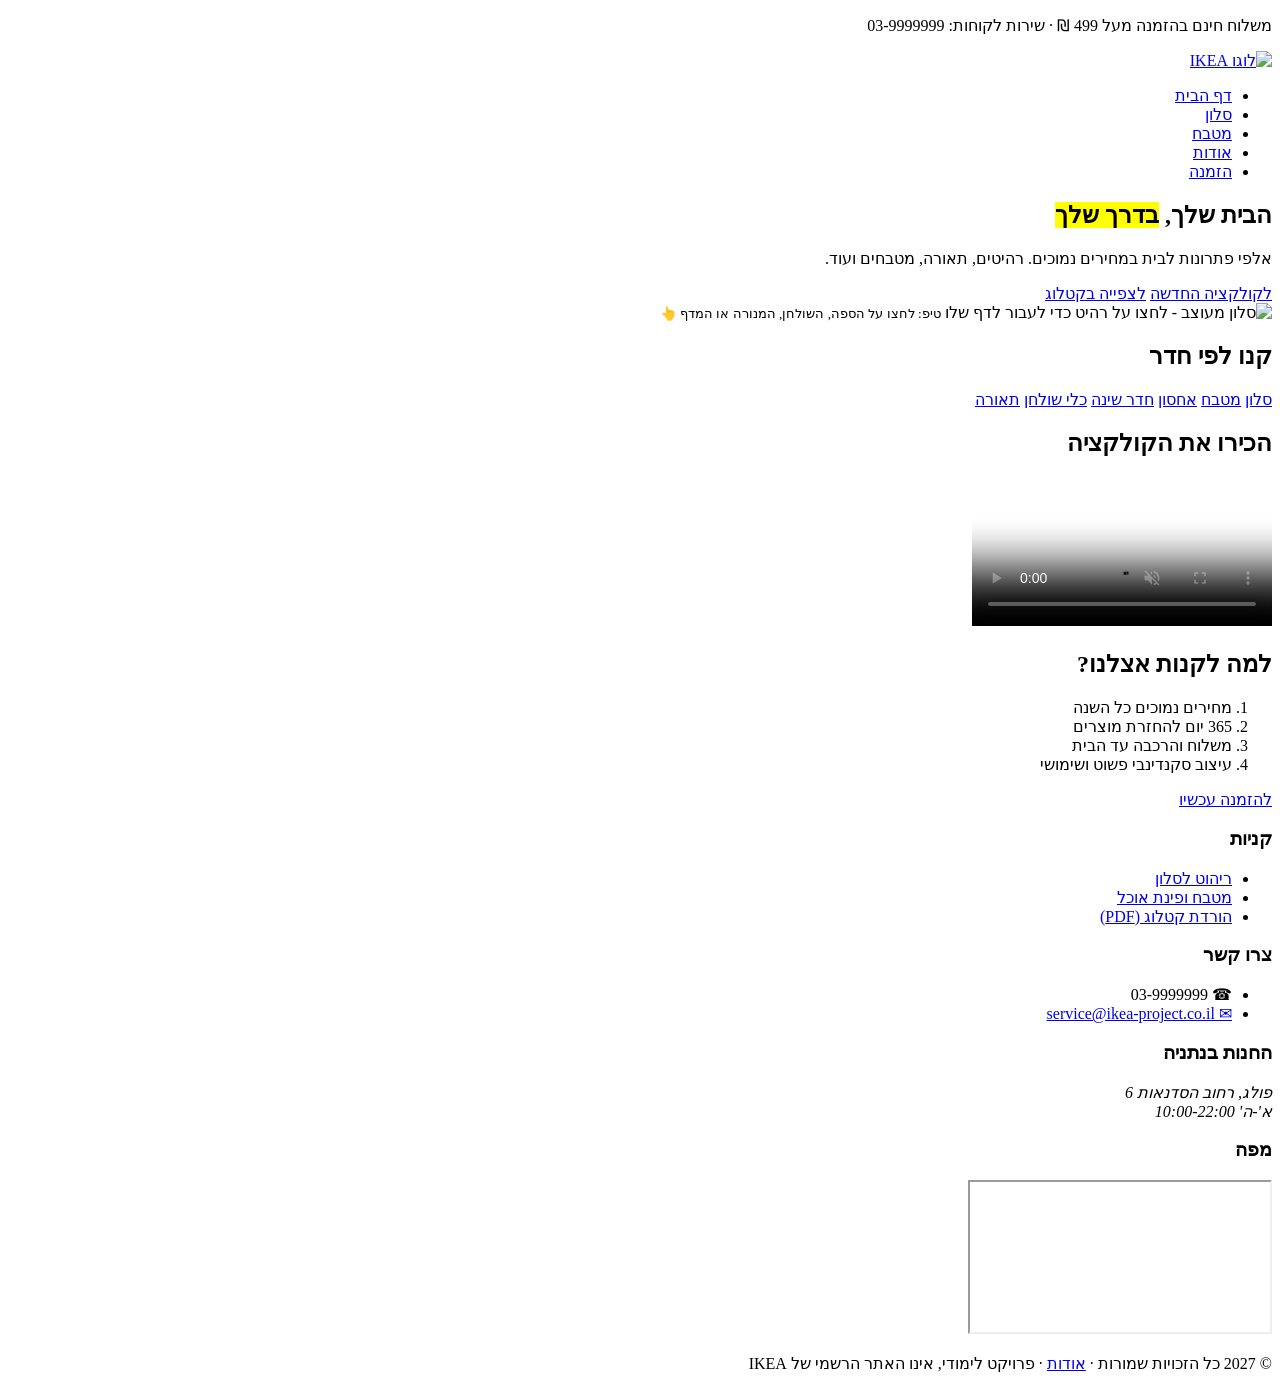
==== index.html @ 076239b0 "Add files via upload" ====
<!DOCTYPE html>
<html lang="he" dir="rtl">
<head>
  <meta charset="UTF-8">
  <meta name="viewport" content="width=device-width, initial-scale=1.0">
  <meta name="description" content="איקאה - רהיטים ועיצוב לבית (פרויקט לימודי HTML+CSS)">
  <title>דף הבית | IKEA</title>
  <link rel="icon" href="favicon.ico">
  <link rel="stylesheet" href="css/style.css">
  <link rel="stylesheet" href="css/home.css">
</head>
<body>
  <header>
    <p class="top-bar">משלוח חינם בהזמנה מעל 499 ₪ · שירות לקוחות: 03-9999999</a></p>
    <div class="header-inner">
      <a class="logo" href="index.html" title="לדף הבית">
        <img src="files/images/logo.svg" alt="לוגו IKEA">
      </a>
      <nav class="main-nav" aria-label="ניווט ראשי">
        <ul>
          <li><a href="index.html" aria-current="page">דף הבית</a></li>
          <li><a href="pages/living-room.html">סלון</a></li>
          <li><a href="pages/kitchen.html">מטבח</a></li>
          <li><a href="pages/about.html">אודות</a></li>
          <li><a href="pages/order.html" class="cart-link">הזמנה</a></li>
        </ul>
      </nav>
    </div>
  </header>

  <div class="page">
    <main>
      <section class="hero">
        <div class="hero-text">
          <h1>הבית שלך, <mark>בדרך שלך</mark></h1>
          <p>אלפי פתרונות לבית במחירים נמוכים. רהיטים, תאורה, מטבחים ועוד.</p>
          <a class="btn" href="pages/living-room.html">לקולקציה החדשה</a>
          <a class="btn secondary" href="files/docs/catalog-2027.pdf" target="_blank">לצפייה בקטלוג</a>
        </div>
        <div class="hero-img">
          <img src="files/images/room.svg" alt="סלון מעוצב - לחצו על רהיט כדי לעבור לדף שלו" usemap="#roommap" width="640" height="360">
          <map name="roommap">
            <area shape="rect" coords="32,192,264,320" href="pages/living-room.html#sofas" alt="ספות">
            <area shape="rect" coords="320,200,496,280" href="pages/living-room.html#tables" alt="שולחנות">
            <area shape="rect" coords="520,150,590,290" href="pages/living-room.html#lighting" alt="תאורה">
            <area shape="rect" coords="312,32,408,160" href="pages/living-room.html#storage" alt="אחסון">
          </map>
          <small>טיפ: לחצו על הספה, השולחן, המנורה או המדף 👆</small>
        </div>
      </section>

      <section class="categories">
        <h2>קנו לפי חדר</h2>
        <div class="cat-grid">
          <a class="cat" href="pages/living-room.html"><img src="files/images/sofa.svg" alt=""><span>סלון</span></a>
          <a class="cat" href="pages/kitchen.html"><img src="files/images/cabinet.svg" alt=""><span>מטבח</span></a>
          <a class="cat" href="pages/living-room.html#storage"><img src="files/images/shelf.svg" alt=""><span>אחסון</span></a>
          <a class="cat" href="pages/living-room.html#bedroom"><img src="files/images/bed.svg" alt=""><span>חדר שינה</span></a>
          <a class="cat" href="pages/kitchen.html#tableware"><img src="files/images/mugs.svg" alt=""><span>כלי שולחן</span></a>
          <a class="cat" href="pages/living-room.html#lighting"><img src="files/images/lamp.svg" alt=""><span>תאורה</span></a>
        </div>
      </section>

      <section class="promo">
        <article class="video-box">
          <h2>הכירו את הקולקציה</h2>
          <video controls muted loop poster="files/images/video-poster.png">
            <source src="files/media/ikea-intro.mp4" type="video/mp4">
            הדפדפן שלך אינו תומך בווידאו.
          </video>
        </article>
        <article class="why">
          <h2>למה לקנות אצלנו?</h2>
          <ol>
            <li>מחירים נמוכים כל השנה</li>
            <li>365 יום להחזרת מוצרים</li>
            <li>משלוח והרכבה עד הבית</li>
            <li>עיצוב סקנדינבי פשוט ושימושי</li>
          </ol>
          <a class="btn" href="pages/order.html">להזמנה עכשיו</a>
        </article>
      </section>
    </main>
  </div>

  <footer>
    <div class="footer-cols">
      <section>
        <h3>קניות</h3>
        <ul>
          <li><a href="pages/living-room.html">ריהוט לסלון</a></li>
          <li><a href="pages/kitchen.html">מטבח ופינת אוכל</a></li>
          <li><a href="files/docs/catalog-2027.pdf" download>הורדת קטלוג (PDF)</a></li>
        </ul>
      </section>
      <section>
        <h3>צרו קשר</h3>
        <ul>
          <li>☎ 03-9999999</a></li>
          <li><a href="mailto:service@ikea-project.co.il?subject=פנייה מהאתר">✉ service@ikea-project.co.il</a></li>
        </ul>
      </section>
      <section>
        <h3>החנות בנתניה</h3>
        <address>פולג, רחוב הסדנאות 6<br>א'-ה' 10:00-22:00</address>
      </section>
      <section>
        <h3>מפה</h3>
        <iframe title="מפת החנות" loading="lazy"
          src="https://www.openstreetmap.org/export/embed.html?bbox=34.86%2C32.27%2C34.88%2C32.29&amp;layer=mapnik"></iframe>
      </section>
    </div>
    <p class="copyright">© 2027 כל הזכויות שמורות · <a href="pages/about.html">אודות</a> · פרויקט לימודי, אינו האתר הרשמי של IKEA</p>
  </footer>
</body>
</html>
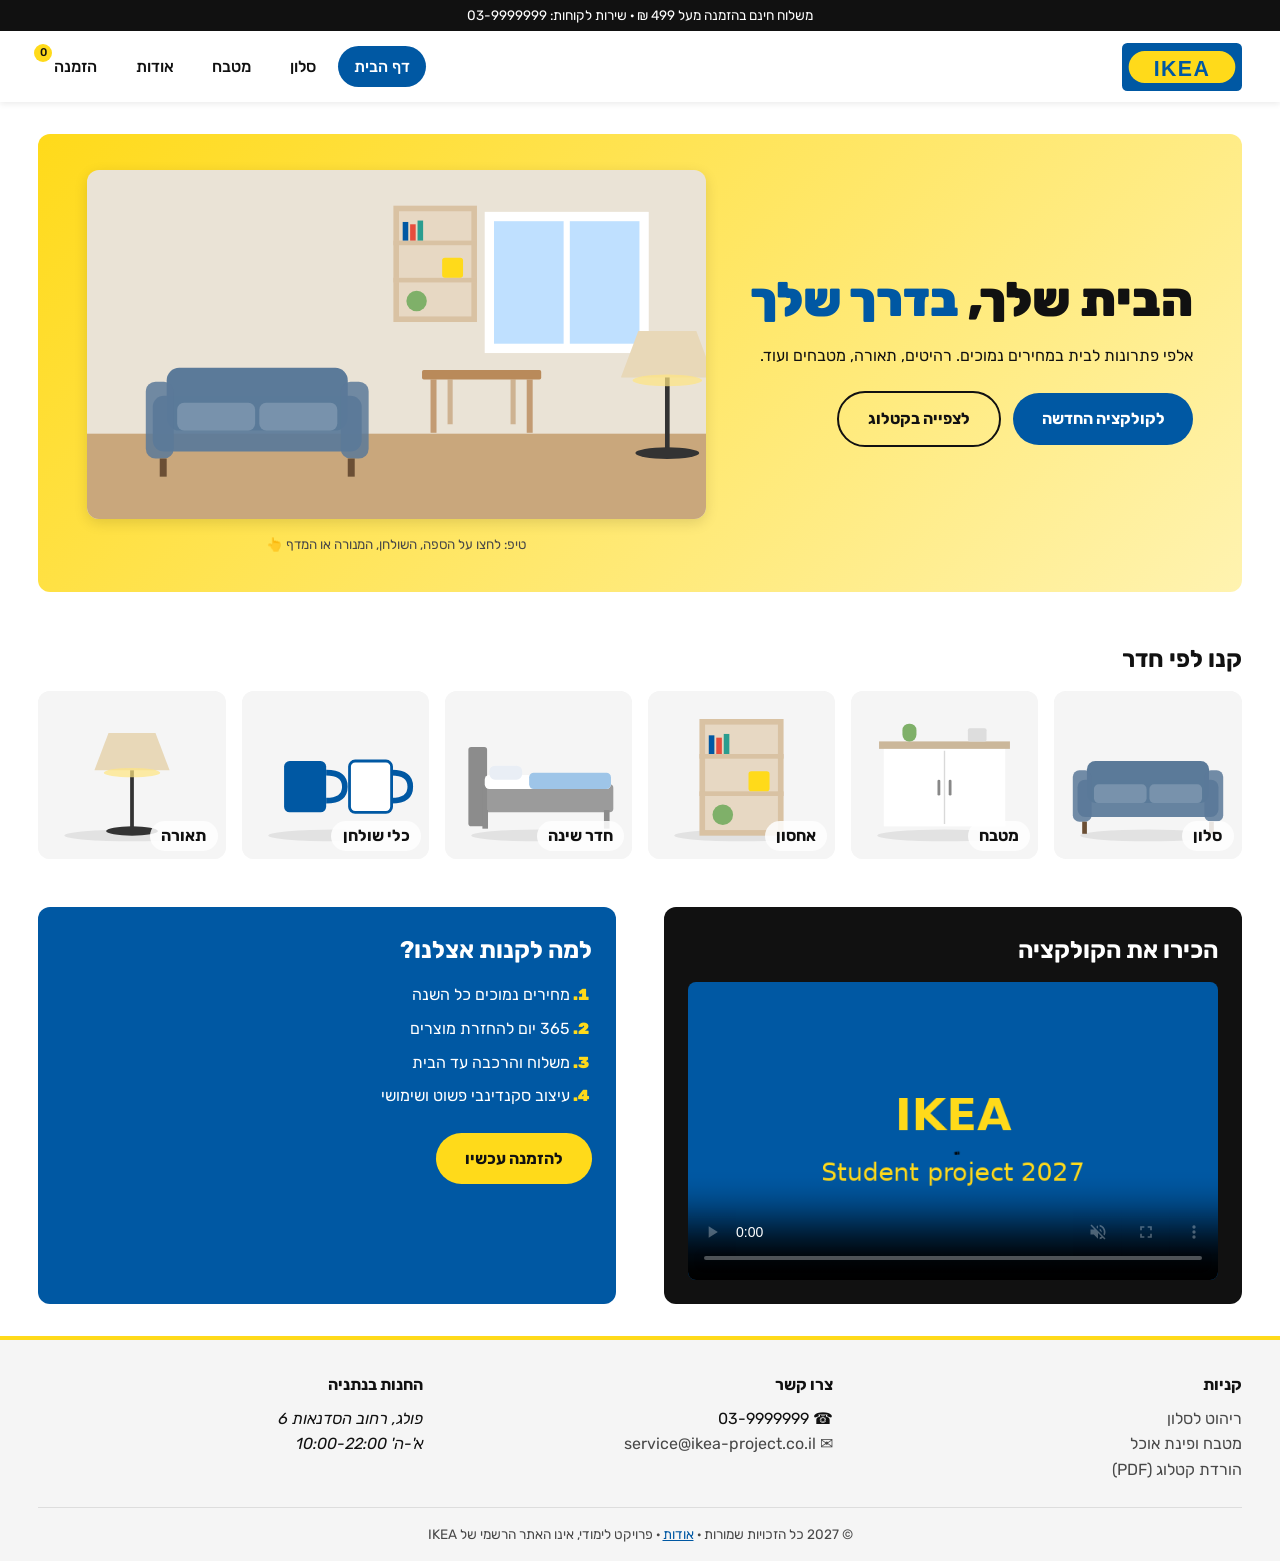
==== commit fe139f0c: "Add files via upload" ====
--- a/index.html
+++ b/index.html
@@ -104,11 +104,6 @@
         <h3>החנות בנתניה</h3>
         <address>פולג, רחוב הסדנאות 6<br>א'-ה' 10:00-22:00</address>
       </section>
-      <section>
-        <h3>מפה</h3>
-        <iframe title="מפת החנות" loading="lazy"
-          src="https://www.openstreetmap.org/export/embed.html?bbox=34.86%2C32.27%2C34.88%2C32.29&amp;layer=mapnik"></iframe>
-      </section>
     </div>
     <p class="copyright">© 2027 כל הזכויות שמורות · <a href="pages/about.html">אודות</a> · פרויקט לימודי, אינו האתר הרשמי של IKEA</p>
   </footer>
--- a/css/style.css
+++ b/css/style.css
@@ -0,0 +1,337 @@
+/* =========================================================
+   style.css - עיצוב משותף לכל דפי האתר
+   ========================================================= */
+@import url('https://fonts.googleapis.com/css2?family=Rubik:wght@400;500;700;900&display=swap');
+
+/* --- משתני CSS (נושא ללמידה עצמית) --- */
+:root {
+  --blue: #0058a3;
+  --blue-dark: #004f93;
+  --yellow: #ffda1a;
+  --text: #111111;
+  --muted: #484848;
+  --bg: #ffffff;
+  --bg-soft: #f5f5f5;
+  --radius: 12px;
+  --shadow: 0 4px 14px rgba(0, 0, 0, 0.12);
+  --gap: 2%;
+}
+
+* {
+  box-sizing: border-box;
+  margin: 0;
+  padding: 0;
+}
+
+html {
+  scroll-behavior: smooth;
+}
+
+body {
+  font-family: 'Rubik', Arial, sans-serif;
+  color: var(--text);
+  background-color: var(--bg);
+  line-height: 1.6;
+  display: flex;               /* פריסת הדף: עמודה - header / תוכן / footer */
+  flex-direction: column;
+  min-height: 100vh;
+}
+
+a {
+  color: var(--blue);
+}
+
+img,
+video {
+  max-width: 100%;
+}
+
+/* ---------- כותרת ראשית ---------- */
+body > header {
+  position: sticky;             /* הכותרת נשארת למעלה בגלילה */
+  top: 0;
+  z-index: 10;
+  background-color: var(--bg);
+  box-shadow: 0 2px 6px rgba(0, 0, 0, 0.08);
+}
+
+.top-bar {
+  background-color: var(--text);
+  color: #fff;
+  text-align: center;
+  font-size: 0.85rem;
+  padding: 0.3rem 2%;
+}
+
+.top-bar a {
+  color: var(--yellow);
+}
+
+.header-inner {
+  display: flex;
+  justify-content: space-between;
+  align-items: center;
+  flex-wrap: wrap;
+  gap: 1rem;
+  width: 94%;
+  margin: 0 auto;
+  padding: 0.7rem 0;
+}
+
+.logo img {
+  width: 120px;
+  display: block;
+  transition: transform 0.3s ease;
+}
+
+.logo:hover img {
+  transform: scale(1.06) rotate(-2deg);
+}
+
+/* ---------- תפריט ניווט ---------- */
+.main-nav ul {
+  list-style: none;
+  display: flex;
+  flex-wrap: wrap;
+  gap: 0.4rem;
+}
+
+.main-nav a {
+  display: inline-block;
+  text-decoration: none;
+  color: var(--text);
+  font-weight: 500;
+  padding: 0.5rem 1rem;
+  border-radius: 999px;
+  transition: background-color 0.25s, color 0.25s;
+}
+
+.main-nav a:hover,
+.main-nav a:focus-visible {
+  background-color: var(--bg-soft);
+}
+
+/* הקישור לדף הנוכחי - סלקטור מאפיין */
+.main-nav a[aria-current="page"] {
+  background-color: var(--blue);
+  color: #fff;
+}
+
+.cart-link {
+  position: relative;
+}
+
+.cart-link::after {           /* פסאודו-אלמנט: עיגול "באדג'" */
+  content: "0";
+  position: absolute;
+  top: -2px;
+  left: -4px;
+  width: 18px;
+  height: 18px;
+  font-size: 0.7rem;
+  line-height: 18px;
+  text-align: center;
+  border-radius: 50%;
+  background-color: var(--yellow);
+  color: var(--text);
+}
+
+/* ---------- אזור התוכן ---------- */
+.page {
+  flex: 1;                      /* דוחף את ה-footer לתחתית */
+  display: flex;
+  gap: var(--gap);
+  width: 94%;
+  margin: 2rem auto;
+}
+
+.page > main {
+  flex: 1 1 75%;
+}
+
+.page > aside {
+  flex: 0 0 22%;
+  align-self: flex-start;
+  position: sticky;
+  top: 140px;
+  background-color: var(--bg-soft);
+  border-radius: var(--radius);
+  padding: 1.2rem;
+}
+
+aside h2 {
+  font-size: 1.1rem;
+  margin-bottom: 0.6rem;
+}
+
+aside ul {
+  list-style: none;
+}
+
+aside li + li {               /* סלקטור "אח צמוד" */
+  border-top: 1px solid #ddd;
+}
+
+aside a {
+  display: block;
+  padding: 0.45rem 0;
+  text-decoration: none;
+  color: var(--muted);
+}
+
+aside a:hover {
+  color: var(--blue);
+  padding-right: 6px;
+  transition: padding 0.2s;
+}
+
+h1 {
+  font-size: 2.2rem;
+  font-weight: 900;
+  margin-bottom: 1rem;
+}
+
+h2 {
+  font-size: 1.5rem;
+  margin-bottom: 0.8rem;
+}
+
+main p {
+  margin-bottom: 1rem;
+}
+
+/* ---------- כפתורים ---------- */
+.btn {
+  display: inline-block;
+  border: none;
+  cursor: pointer;
+  text-decoration: none;
+  font: inherit;
+  font-weight: 700;
+  padding: 0.8rem 1.8rem;
+  border-radius: 999px;
+  background-color: var(--blue);
+  color: #fff;
+  transition: background-color 0.25s, transform 0.2s;
+}
+
+.btn:hover {
+  background-color: var(--blue-dark);
+  transform: translateY(-2px);
+}
+
+.btn.secondary {
+  background-color: transparent;
+  color: var(--text);
+  border: 2px solid var(--text);
+}
+
+/* ---------- אנימציה משותפת ---------- */
+@keyframes fade-up {
+  from {
+    opacity: 0;
+    transform: translateY(25px);
+  }
+  to {
+    opacity: 1;
+    transform: translateY(0);
+  }
+}
+
+main > * {
+  animation: fade-up 0.7s ease both;
+}
+
+main > *:nth-child(2) { animation-delay: 0.1s; }
+main > *:nth-child(3) { animation-delay: 0.2s; }
+
+/* ---------- כותרת תחתונה ---------- */
+body > footer {
+  background-color: var(--bg-soft);
+  border-top: 4px solid var(--yellow);
+  padding: 2rem 3% 1rem;
+}
+
+.footer-cols {
+  display: flex;
+  flex-wrap: wrap;
+  justify-content: space-between;
+  gap: 1.5rem;
+}
+
+.footer-cols > section {
+  flex: 1 1 22%;
+}
+
+.footer-cols h3 {
+  font-size: 1rem;
+  margin-bottom: 0.5rem;
+}
+
+.footer-cols ul {
+  list-style: none;
+}
+
+.footer-cols a {
+  color: var(--muted);
+  text-decoration: none;
+}
+
+.footer-cols a:hover {
+  text-decoration: underline;
+}
+
+.footer-cols iframe {
+  width: 100%;
+  height: 140px;
+  border: 0;
+  border-radius: var(--radius);
+}
+
+.copyright {
+  text-align: center;
+  font-size: 0.85rem;
+  color: var(--muted);
+  margin-top: 1.5rem;
+  border-top: 1px solid #ddd;
+  padding-top: 1rem;
+}
+
+/* ---------- רספונסיביות ---------- */
+@media (max-width: 900px) {
+  .page {
+    flex-direction: column;
+  }
+
+  .page > aside {
+    position: static;
+    width: 100%;
+  }
+
+  .footer-cols > section {
+    flex-basis: 45%;
+  }
+}
+
+@media (max-width: 600px) {
+  h1 {
+    font-size: 1.7rem;
+  }
+
+  .header-inner {
+    justify-content: center;
+  }
+
+  .main-nav ul {
+    justify-content: center;
+  }
+
+  .main-nav a {
+    padding: 0.4rem 0.7rem;
+    font-size: 0.9rem;
+  }
+
+  .footer-cols > section {
+    flex-basis: 100%;
+  }
+}
--- a/css/home.css
+++ b/css/home.css
@@ -0,0 +1,171 @@
+/* home.css - עיצוב ייחודי לדף הבית */
+
+/* בדף הבית אין aside - התוכן תופס את כל הרוחב */
+.hero {
+  display: flex;
+  align-items: center;
+  gap: 4%;
+  background: linear-gradient(135deg, var(--yellow) 0%, #fff3b0 100%);
+  border-radius: var(--radius);
+  padding: 3% 4%;
+  margin-bottom: 3rem;
+  overflow: hidden;
+}
+
+.hero-text {
+  flex: 1 1 40%;
+}
+
+.hero-text h1 {
+  font-size: 3rem;
+  line-height: 1.15;
+}
+
+.hero-text mark {
+  background-color: transparent;
+  color: var(--blue);
+}
+
+.hero-text .btn {
+  margin: 0.4rem 0 0.4rem 0.5rem;
+}
+
+.hero-img {
+  flex: 1 1 56%;
+  text-align: center;
+}
+
+.hero-img img {
+  border-radius: var(--radius);
+  box-shadow: var(--shadow);
+  height: auto;
+}
+
+.hero-img small {
+  display: block;
+  margin-top: 0.5rem;
+  color: var(--muted);
+}
+
+/* --- קטגוריות: פריסת גריד (נושא ללמידה עצמית) --- */
+.categories {
+  margin-bottom: 3rem;
+}
+
+.cat-grid {
+  display: grid;
+  grid-template-columns: repeat(6, 1fr);
+  gap: 1rem;
+}
+
+.cat {
+  position: relative;
+  display: block;
+  background-color: var(--bg-soft);
+  border-radius: var(--radius);
+  overflow: hidden;
+  text-decoration: none;
+  color: var(--text);
+}
+
+.cat img {
+  display: block;
+  width: 100%;
+  height: auto;
+  transition: transform 0.4s ease, filter 0.4s ease;
+}
+
+.cat span {
+  position: absolute;
+  bottom: 8px;
+  right: 8px;
+  background-color: rgba(255, 255, 255, 0.85);
+  padding: 0.15rem 0.7rem;
+  border-radius: 999px;
+  font-weight: 700;
+}
+
+.cat:hover img {
+  transform: scale(1.1);
+  filter: saturate(1.4);
+}
+
+/* --- וידאו + רשימה --- */
+.promo {
+  display: flex;
+  gap: 4%;
+  align-items: stretch;
+}
+
+.promo > article {
+  flex: 1 1 48%;
+  border-radius: var(--radius);
+  padding: 1.5rem;
+}
+
+.video-box {
+  background-color: var(--text);
+  color: #fff;
+}
+
+.video-box video {
+  width: 100%;
+  border-radius: 8px;
+  display: block;
+}
+
+.why {
+  background-color: var(--blue);
+  color: #fff;
+}
+
+.why ol {
+  padding-right: 1.4rem;
+  margin-bottom: 1.5rem;
+}
+
+.why li {
+  margin-bottom: 0.5rem;
+}
+
+.why li::marker {
+  color: var(--yellow);
+  font-weight: 900;
+}
+
+.why .btn {
+  background-color: var(--yellow);
+  color: var(--text);
+}
+
+/* אנימציה ייחודית: הכפתור "פועם" */
+@keyframes pulse {
+  0%, 100% { box-shadow: 0 0 0 0 rgba(255, 218, 26, 0.7); }
+  50% { box-shadow: 0 0 0 12px rgba(255, 218, 26, 0); }
+}
+
+.why .btn {
+  animation: pulse 2s infinite;
+}
+
+@media (max-width: 900px) {
+  .hero,
+  .promo {
+    flex-direction: column;
+    gap: 1.5rem;
+  }
+
+  .cat-grid {
+    grid-template-columns: repeat(3, 1fr);
+  }
+
+  .hero-text h1 {
+    font-size: 2.3rem;
+  }
+}
+
+@media (max-width: 500px) {
+  .cat-grid {
+    grid-template-columns: repeat(2, 1fr);
+  }
+}
